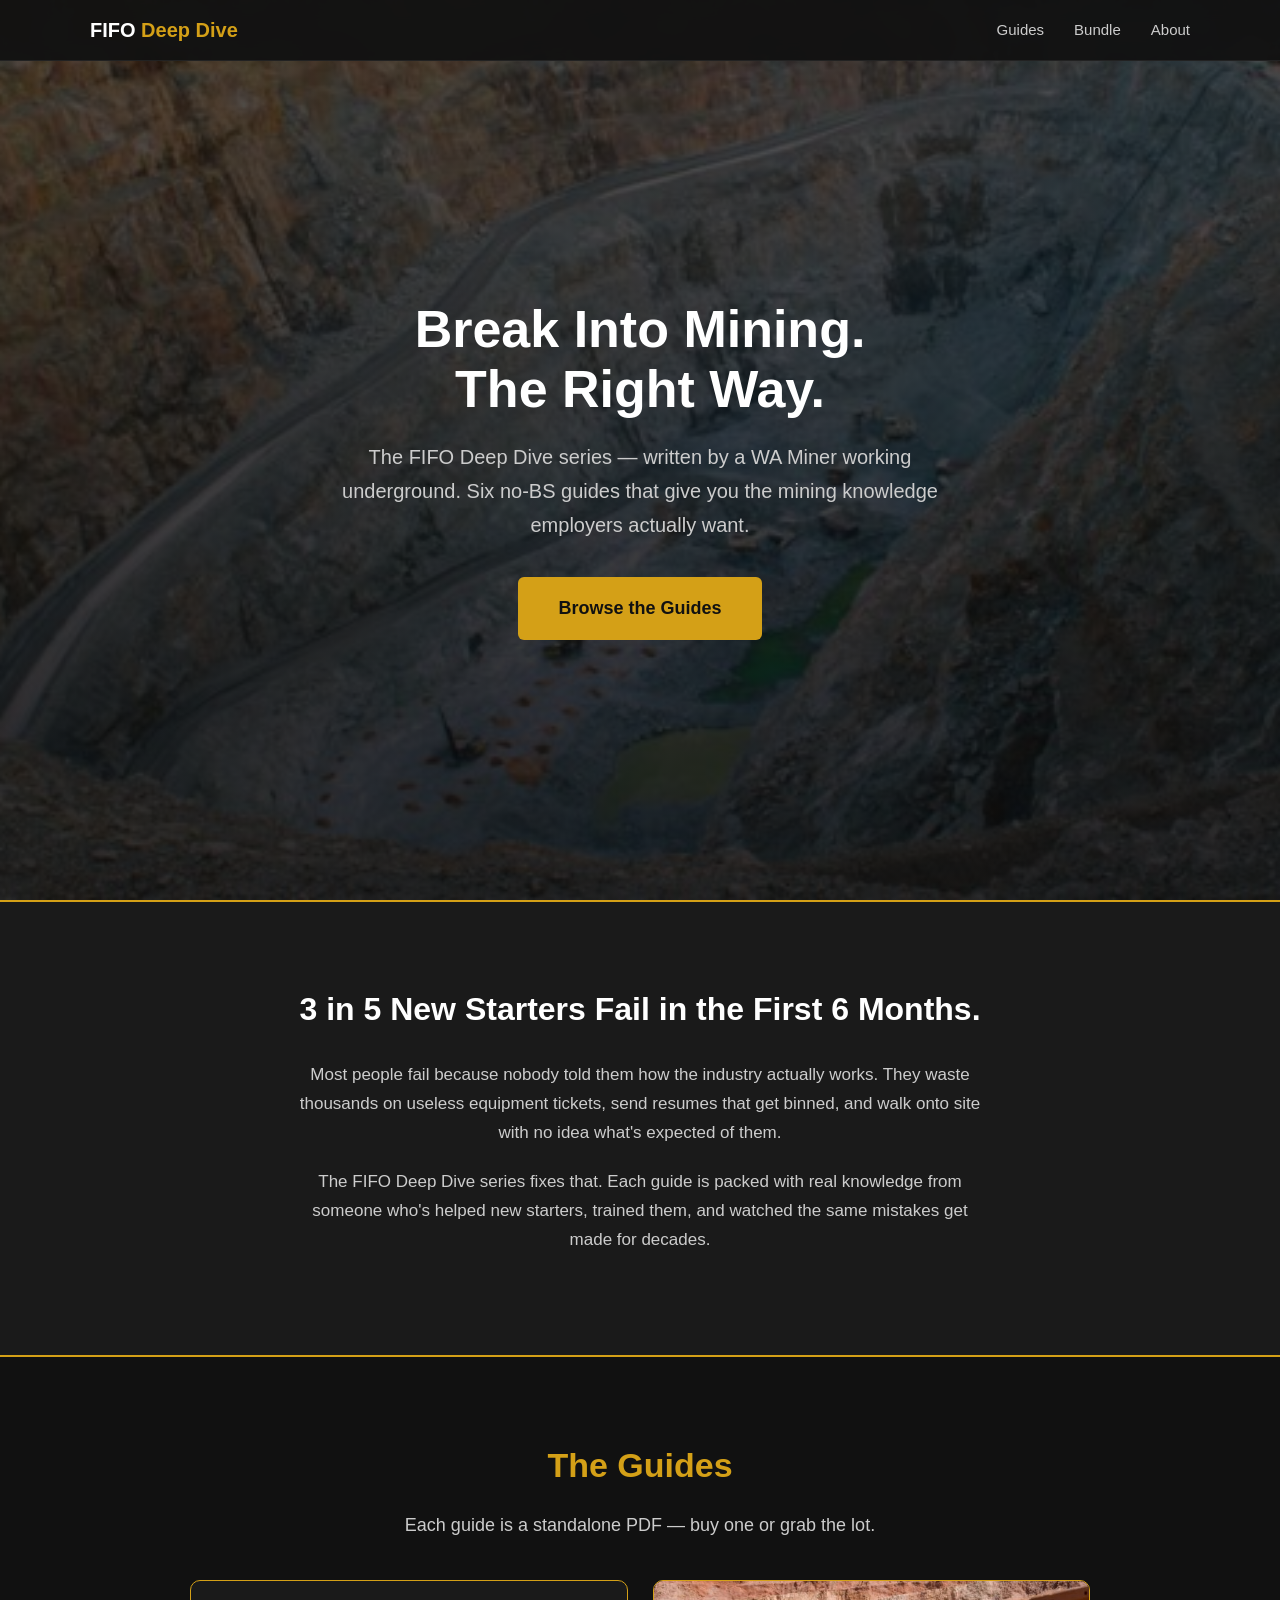
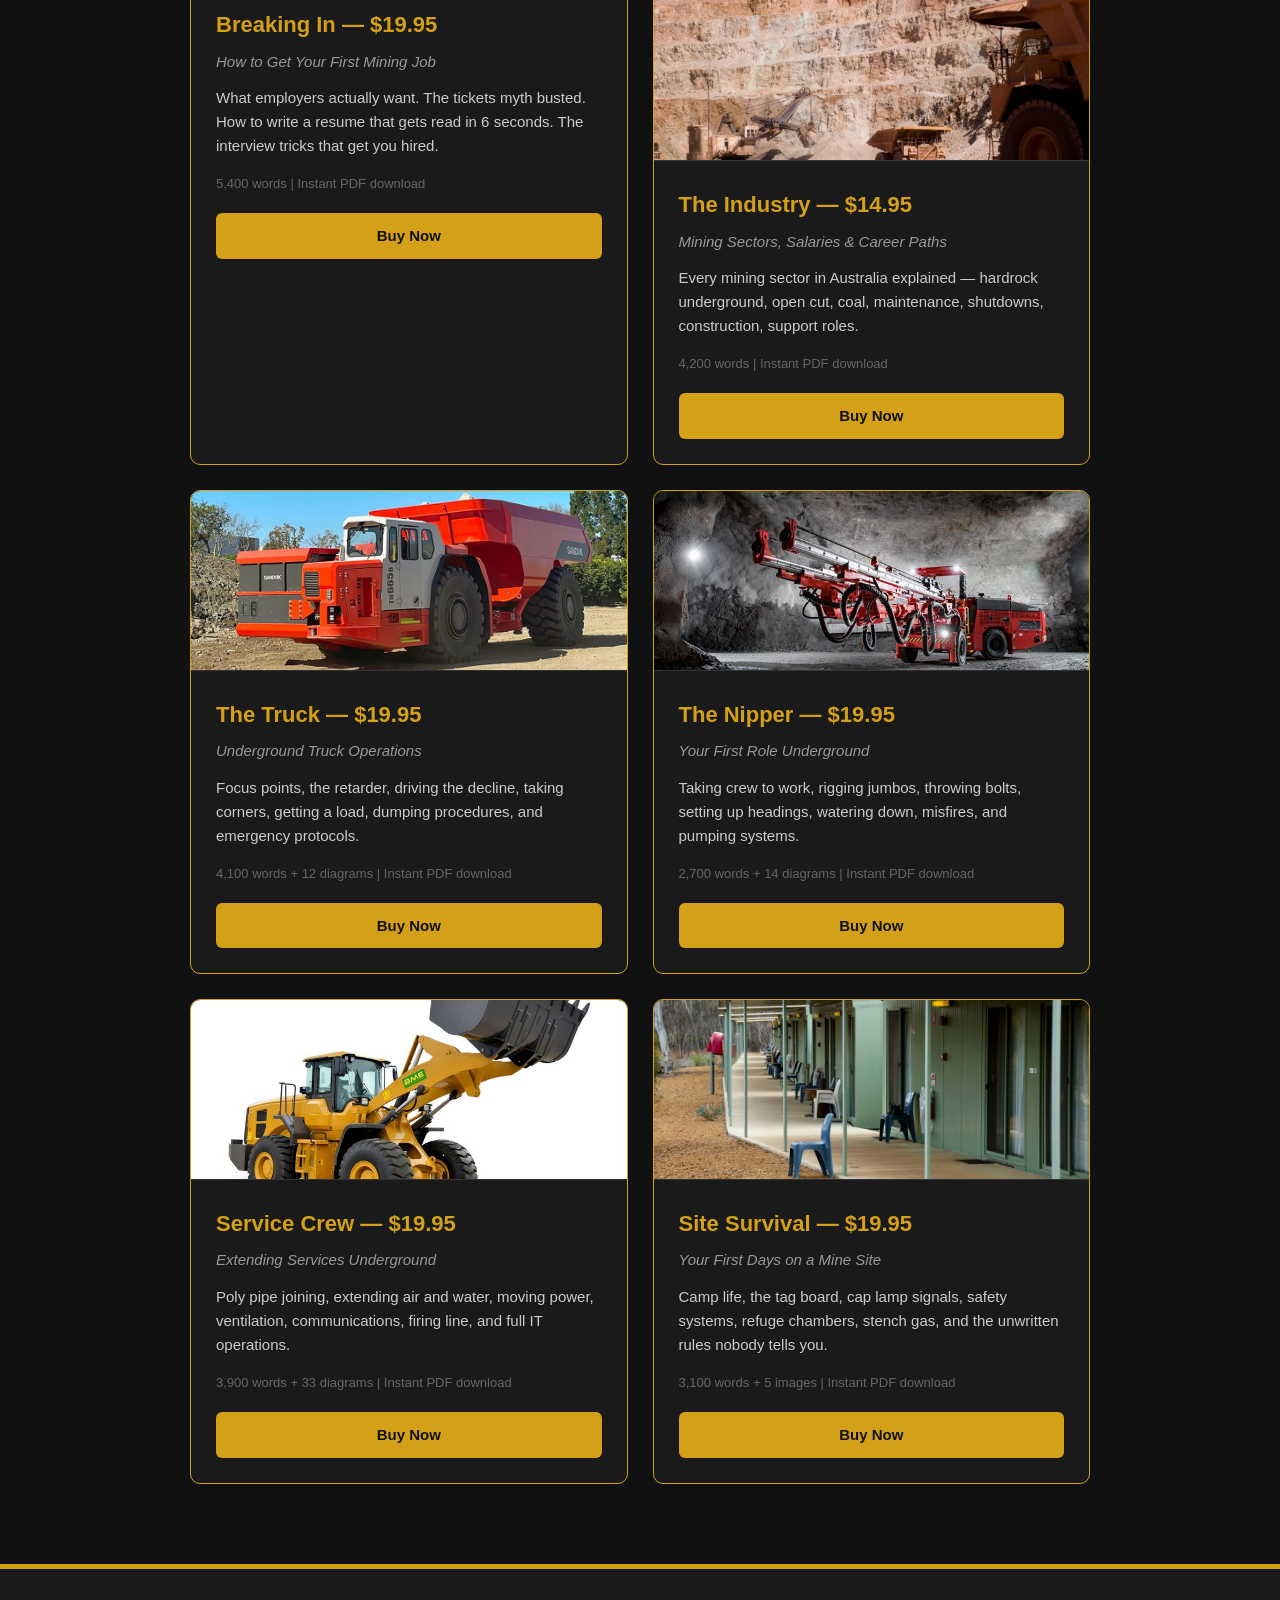
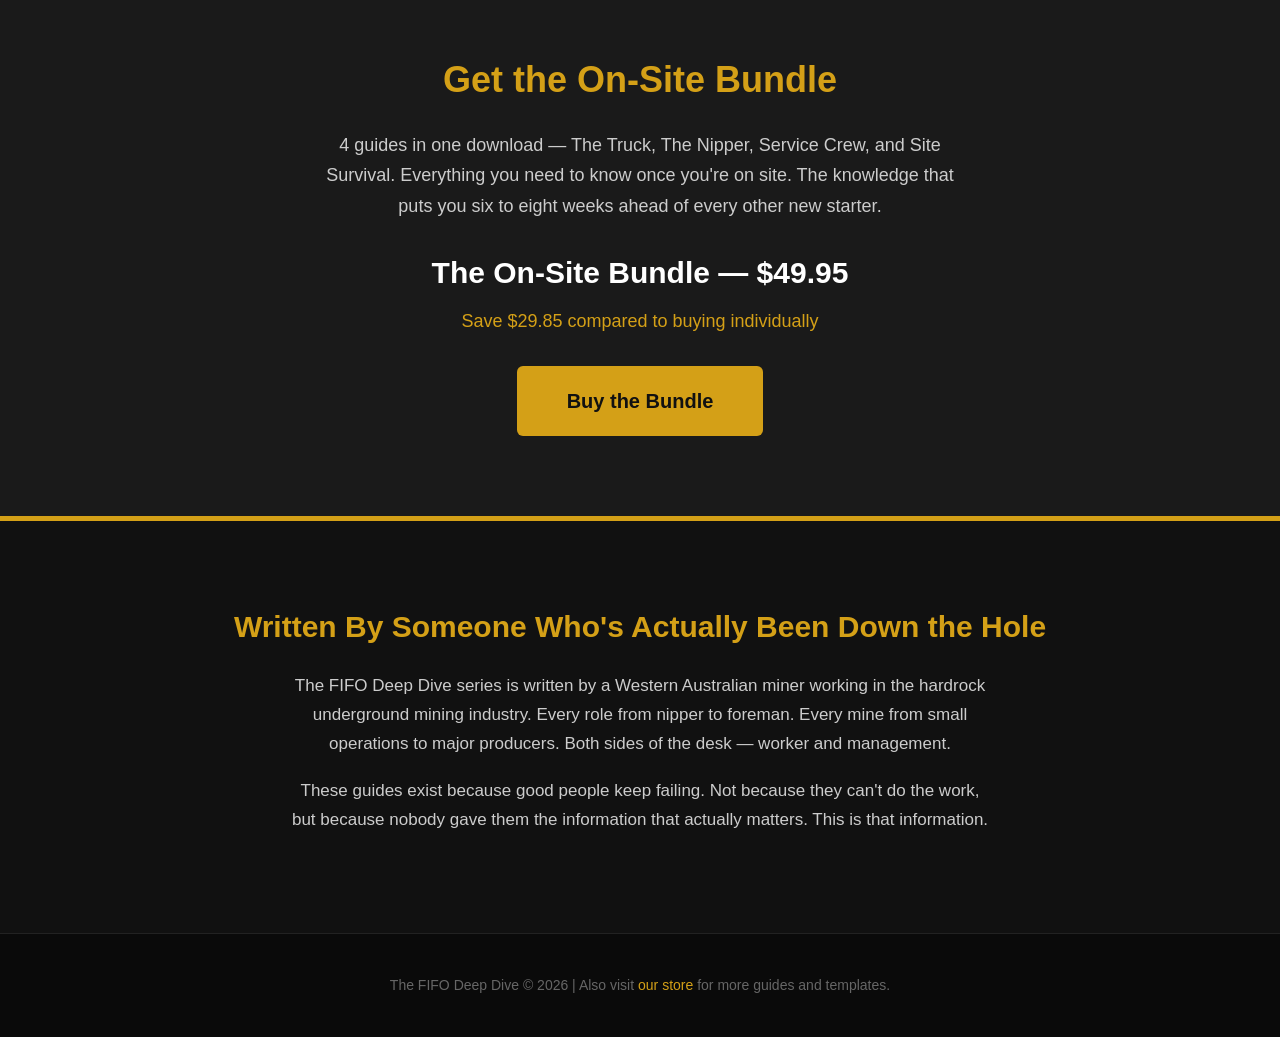
==== index.html @ 8c153fc3 "Update index.html" ====
<!DOCTYPE html>
<html lang="en">
<head>
  <meta charset="UTF-8">
  <meta name="viewport" content="width=device-width, initial-scale=1.0">
  <title>FIFO Deep Dive — Real Mining Knowledge. No BS.</title>
  <meta name="description" content="Six no-BS guides to break into Australian mining. Written by a WA miner working underground. Ebooks covering trucks, nipping, service crew, and more.">
  <link rel="stylesheet" href="style.css">
</head>
<body>

<!-- NAV -->
<nav>
  <div class="nav-inner">
    <a href="index.html" class="nav-logo">FIFO <span>Deep Dive</span></a>
    <ul class="nav-links">
      <li><a href="#guides">Guides</a></li>
      <li><a href="#bundle">Bundle</a></li>
      <li><a href="about.html">About</a></li>
    </ul>
  </div>
</nav>

<!-- HERO -->
<section class="hero">
  <h1>Break Into Mining.<br>The Right Way.</h1>
  <p>The FIFO Deep Dive series — written by a WA Miner working underground. Six no-BS guides that give you the mining knowledge employers actually want.</p>
  <a href="#guides" class="btn">Browse the Guides</a>
</section>

<!-- PROBLEM -->
<hr class="divider">
<section class="problem">
  <div class="container">
    <h2>3 in 5 New Starters Fail in the First 6 Months.</h2>
    <p>Most people fail because nobody told them how the industry actually works. They waste thousands on useless equipment tickets, send resumes that get binned, and walk onto site with no idea what's expected of them.</p>
    <p>The FIFO Deep Dive series fixes that. Each guide is packed with real knowledge from someone who's helped new starters, trained them, and watched the same mistakes get made for decades.</p>
  </div>
</section>

<!-- GUIDES -->
<hr class="divider">
<section class="guides" id="guides">
  <div class="container">
    <h2 class="section-title gold center">The Guides</h2>
    <p class="section-subtitle">Each guide is a standalone PDF — buy one or grab the lot.</p>

    <div class="guide-grid">

      <!-- Card 1: Breaking In -->
      <div class="guide-card">
        <!-- <img src="images/breaking-in.jpg" alt="Breaking In" class="guide-card-img"> -->
        <div class="guide-card-body">
          <h3>Breaking In — $19.95</h3>
          <div class="subtitle">How to Get Your First Mining Job</div>
          <p>What employers actually want. The tickets myth busted. How to write a resume that gets read in 6 seconds. The interview tricks that get you hired.</p>
          <div class="meta">5,400 words | Instant PDF download</div>
          <a href="https://www.fifodeepdive.store/l/breakingin" class="btn">Buy Now</a>
        </div>
      </div>

      <!-- Card 2: The Industry -->
      <div class="guide-card">
        <img src="images/industry.jpg" alt="Open cut mining" class="guide-card-img">
        <div class="guide-card-body">
          <h3>The Industry — $14.95</h3>
          <div class="subtitle">Mining Sectors, Salaries &amp; Career Paths</div>
          <p>Every mining sector in Australia explained — hardrock underground, open cut, coal, maintenance, shutdowns, construction, support roles.</p>
          <div class="meta">4,200 words | Instant PDF download</div>
          <a href="https://www.fifodeepdive.store/l/XXXXX" class="btn">Buy Now</a>
        </div>
      </div>

      <!-- Card 3: The Truck -->
      <div class="guide-card">
        <img src="images/truck.jpg" alt="Underground truck" class="guide-card-img">
        <div class="guide-card-body">
          <h3>The Truck — $19.95</h3>
          <div class="subtitle">Underground Truck Operations</div>
          <p>Focus points, the retarder, driving the decline, taking corners, getting a load, dumping procedures, and emergency protocols.</p>
          <div class="meta">4,100 words + 12 diagrams | Instant PDF download</div>
          <a href="https://www.fifodeepdive.store/l/XXXXX" class="btn">Buy Now</a>
        </div>
      </div>

      <!-- Card 4: The Nipper -->
      <div class="guide-card">
        <img src="images/nipper.jpg" alt="Nipper ute underground" class="guide-card-img">
        <div class="guide-card-body">
          <h3>The Nipper — $19.95</h3>
          <div class="subtitle">Your First Role Underground</div>
          <p>Taking crew to work, rigging jumbos, throwing bolts, setting up headings, watering down, misfires, and pumping systems.</p>
          <div class="meta">2,700 words + 14 diagrams | Instant PDF download</div>
          <a href="https://www.fifodeepdive.store/l/XXXXX" class="btn">Buy Now</a>
        </div>
      </div>

      <!-- Card 5: Service Crew -->
      <div class="guide-card">
        <img src="images/service.jpg" alt="Service crew equipment" class="guide-card-img">
        <div class="guide-card-body">
          <h3>Service Crew — $19.95</h3>
          <div class="subtitle">Extending Services Underground</div>
          <p>Poly pipe joining, extending air and water, moving power, ventilation, communications, firing line, and full IT operations.</p>
          <div class="meta">3,900 words + 33 diagrams | Instant PDF download</div>
          <a href="https://www.fifodeepdive.store/l/XXXXX" class="btn">Buy Now</a>
        </div>
      </div>

      <!-- Card 6: Site Survival -->
      <div class="guide-card">
        <img src="images/survival.jpg" alt="Refuge chamber" class="guide-card-img">
        <div class="guide-card-body">
          <h3>Site Survival — $19.95</h3>
          <div class="subtitle">Your First Days on a Mine Site</div>
          <p>Camp life, the tag board, cap lamp signals, safety systems, refuge chambers, stench gas, and the unwritten rules nobody tells you.</p>
          <div class="meta">3,100 words + 5 images | Instant PDF download</div>
          <a href="https://www.fifodeepdive.store/l/survival" class="btn">Buy Now</a>
        </div>
      </div>

    </div>
  </div>
</section>

<!-- BUNDLE -->
<hr class="divider">
<section class="bundle" id="bundle">
  <div class="container">
    <h2>Get the On-Site Bundle</h2>
    <p>4 guides in one download — The Truck, The Nipper, Service Crew, and Site Survival. Everything you need to know once you're on site. The knowledge that puts you six to eight weeks ahead of every other new starter.</p>
    <div class="price">The On-Site Bundle — $49.95</div>
    <div class="save">Save $29.85 compared to buying individually</div>
    <a href="https://www.fifodeepdive.store/l/XXXXX" class="btn" style="font-size:20px; padding:18px 50px;">Buy the Bundle</a>
  </div>
</section>

<!-- ABOUT -->
<hr class="divider">
<section class="about">
  <div class="container">
    <h2>Written By Someone Who's Actually Been Down the Hole</h2>
    <p>The FIFO Deep Dive series is written by a Western Australian miner working in the hardrock underground mining industry. Every role from nipper to foreman. Every mine from small operations to major producers. Both sides of the desk — worker and management.</p>
    <p>These guides exist because good people keep failing. Not because they can't do the work, but because nobody gave them the information that actually matters. This is that information.</p>
  </div>
</section>

<!-- FOOTER -->
<footer>
  <p>The FIFO Deep Dive &copy; 2026 | Also visit <a href="https://www.fifodeepdive.store">our store</a> for more guides and templates.</p>
</footer>

<!-- SMOOTH SCROLL -->
<script>
document.querySelectorAll('a[href^="#"]').forEach(a => {
  a.addEventListener('click', e => {
    e.preventDefault();
    document.querySelector(a.getAttribute('href')).scrollIntoView({ behavior: 'smooth' });
  });
});
</script>

</body>
</html>
---- style.css ----
/* ============================================
   FIFO DEEP DIVE — fifodeepdive.com
   Dark theme + Gold accents
   ============================================ */

* { margin: 0; padding: 0; box-sizing: border-box; }

body {
  font-family: 'Segoe UI', -apple-system, BlinkMacSystemFont, sans-serif;
  background: #111;
  color: #fff;
  line-height: 1.7;
}

a { color: #d4a017; text-decoration: none; }
a:hover { color: #e8b82a; }

img { max-width: 100%; height: auto; display: block; }

/* ---------- NAV ---------- */
nav {
  position: fixed;
  top: 0;
  width: 100%;
  background: rgba(17,17,17,0.95);
  backdrop-filter: blur(10px);
  border-bottom: 1px solid #222;
  z-index: 1000;
  padding: 0 30px;
}
.nav-inner {
  max-width: 1100px;
  margin: 0 auto;
  display: flex;
  justify-content: space-between;
  align-items: center;
  height: 60px;
}
.nav-logo {
  font-size: 20px;
  font-weight: 800;
  color: #fff;
}
.nav-logo span { color: #d4a017; }
.nav-links { display: flex; gap: 30px; list-style: none; }
.nav-links a {
  color: #ccc;
  font-size: 15px;
  font-weight: 500;
  transition: color 0.2s;
}
.nav-links a:hover { color: #d4a017; }

/* ---------- HERO ---------- */
.hero {
  min-height: 100vh;
  display: flex;
  flex-direction: column;
  justify-content: center;
  align-items: center;
  text-align: center;
  padding: 120px 30px 80px;
  background: linear-gradient(rgba(10,10,10,0.7), rgba(10,10,10,0.85)), url('images/hero.jpeg') center/cover no-repeat;
}
.hero h1 {
  font-size: 52px;
  font-weight: 800;
  line-height: 1.15;
  margin-bottom: 20px;
}
.hero p {
  font-size: 20px;
  color: #ccc;
  max-width: 620px;
  margin-bottom: 35px;
}
.btn {
  display: inline-block;
  background: #d4a017;
  color: #111;
  font-size: 18px;
  font-weight: 700;
  padding: 16px 40px;
  border-radius: 6px;
  transition: background 0.2s, transform 0.2s;
}
.btn:hover {
  background: #e8b82a;
  color: #111;
  transform: translateY(-2px);
}
.btn-outline {
  background: transparent;
  border: 2px solid #d4a017;
  color: #d4a017;
}
.btn-outline:hover {
  background: #d4a017;
  color: #111;
}

/* ---------- SECTIONS ---------- */
section { padding: 80px 30px; }

.container {
  max-width: 900px;
  margin: 0 auto;
}

.section-title {
  font-size: 34px;
  font-weight: 700;
  margin-bottom: 15px;
}
.section-title.gold { color: #d4a017; }
.section-title.center { text-align: center; }

.section-subtitle {
  font-size: 18px;
  color: #ccc;
  max-width: 700px;
  margin: 0 auto 40px;
  text-align: center;
}

.divider {
  width: 100%;
  height: 2px;
  background: #d4a017;
  border: none;
  margin: 0;
}

/* ---------- PROBLEM SECTION ---------- */
.problem {
  background: #1a1a1a;
  text-align: center;
}
.problem h2 {
  font-size: 32px;
  font-weight: 700;
  margin-bottom: 25px;
}
.problem p {
  font-size: 17px;
  color: #ccc;
  max-width: 700px;
  margin: 0 auto 20px;
}

/* ---------- GUIDE CARDS ---------- */
.guides { background: #111; }

.guide-grid {
  display: grid;
  grid-template-columns: repeat(2, 1fr);
  gap: 25px;
  margin-top: 40px;
}

.guide-card {
  border: 1px solid #d4a017;
  border-radius: 10px;
  overflow: hidden;
  background: #1a1a1a;
  transition: transform 0.2s, box-shadow 0.2s;
}
.guide-card:hover {
  transform: translateY(-4px);
  box-shadow: 0 8px 30px rgba(212,160,23,0.15);
}
.guide-card-img {
  width: 100%;
  height: 180px;
  object-fit: cover;
  border-bottom: 1px solid #333;
}
.guide-card-body { padding: 25px; }
.guide-card-body h3 {
  color: #d4a017;
  font-size: 22px;
  margin-bottom: 5px;
}
.guide-card-body .subtitle {
  font-style: italic;
  color: #999;
  font-size: 15px;
  margin-bottom: 12px;
}
.guide-card-body p {
  font-size: 15px;
  color: #ccc;
  margin-bottom: 15px;
  line-height: 1.6;
}
.guide-card-body .meta {
  font-size: 13px;
  color: #666;
  margin-bottom: 18px;
}
.guide-card-body .btn {
  font-size: 15px;
  padding: 10px 28px;
  width: 100%;
  text-align: center;
}

/* ---------- BUNDLE ---------- */
.bundle {
  background: #1a1a1a;
  text-align: center;
  border-top: 3px solid #d4a017;
  border-bottom: 3px solid #d4a017;
}
.bundle h2 {
  color: #d4a017;
  font-size: 36px;
  margin-bottom: 20px;
}
.bundle .price {
  font-size: 30px;
  font-weight: 700;
  margin: 25px 0 8px;
}
.bundle .save {
  color: #d4a017;
  font-size: 18px;
  margin-bottom: 30px;
}
.bundle p {
  font-size: 18px;
  color: #ccc;
  max-width: 650px;
  margin: 0 auto;
}

/* ---------- ABOUT ---------- */
.about { background: #111; }
.about h2 {
  color: #d4a017;
  font-size: 30px;
  text-align: center;
  margin-bottom: 20px;
}
.about p {
  font-size: 17px;
  color: #ccc;
  max-width: 700px;
  margin: 0 auto 18px;
  text-align: center;
}

/* ---------- FOOTER ---------- */
footer {
  background: #0a0a0a;
  border-top: 1px solid #222;
  padding: 40px 30px;
  text-align: center;
}
footer p {
  color: #666;
  font-size: 14px;
}
footer a { color: #d4a017; }

/* ---------- ABOUT PAGE SPECIFIC ---------- */
.page-header {
  padding: 120px 30px 60px;
  text-align: center;
  background: #1a1a1a;
}
.page-header h1 {
  color: #d4a017;
  font-size: 40px;
  margin-bottom: 20px;
}
.page-header p {
  font-size: 18px;
  color: #ccc;
  max-width: 700px;
  margin: 0 auto;
}

.content-section {
  padding: 60px 30px;
}
.content-section h2 {
  color: #d4a017;
  font-size: 28px;
  margin-bottom: 18px;
}
.content-section p {
  font-size: 17px;
  color: #ccc;
  max-width: 750px;
  margin-bottom: 16px;
  line-height: 1.7;
}
.content-section ul {
  list-style: none;
  padding: 0;
  max-width: 750px;
}
.content-section ul li {
  font-size: 17px;
  color: #ccc;
  padding: 8px 0 8px 25px;
  position: relative;
}
.content-section ul li::before {
  content: '';
  position: absolute;
  left: 0;
  top: 16px;
  width: 8px;
  height: 8px;
  background: #d4a017;
  border-radius: 50%;
}

/* ---------- THANK YOU PAGE ---------- */
.thankyou {
  min-height: 100vh;
  display: flex;
  flex-direction: column;
  justify-content: center;
  align-items: center;
  text-align: center;
  padding: 120px 30px 80px;
}
.thankyou h1 {
  color: #d4a017;
  font-size: 40px;
  margin-bottom: 15px;
}
.thankyou p {
  color: #ccc;
  font-size: 18px;
  max-width: 600px;
  margin-bottom: 40px;
}
.upsell-grid {
  display: grid;
  grid-template-columns: repeat(2, 1fr);
  gap: 20px;
  max-width: 700px;
  margin-top: 20px;
}
.upsell-card {
  border: 1px solid #d4a017;
  border-radius: 8px;
  padding: 25px;
  background: #1a1a1a;
  text-align: left;
}
.upsell-card h3 {
  color: #d4a017;
  font-size: 18px;
  margin-bottom: 8px;
}
.upsell-card p {
  font-size: 14px;
  color: #999;
  margin-bottom: 15px;
}

/* ---------- RESPONSIVE ---------- */
@media (max-width: 768px) {
  .hero h1 { font-size: 34px; }
  .hero p { font-size: 17px; }
  .guide-grid { grid-template-columns: 1fr; }
  .upsell-grid { grid-template-columns: 1fr; }
  .nav-links { gap: 18px; }
  .nav-links a { font-size: 14px; }
  .section-title { font-size: 28px; }
  .bundle h2 { font-size: 28px; }
  .bundle .price { font-size: 24px; }
}

@media (max-width: 480px) {
  .hero h1 { font-size: 28px; }
  .nav-logo { font-size: 17px; }
  .nav-links { gap: 12px; }
  section { padding: 60px 20px; }
}
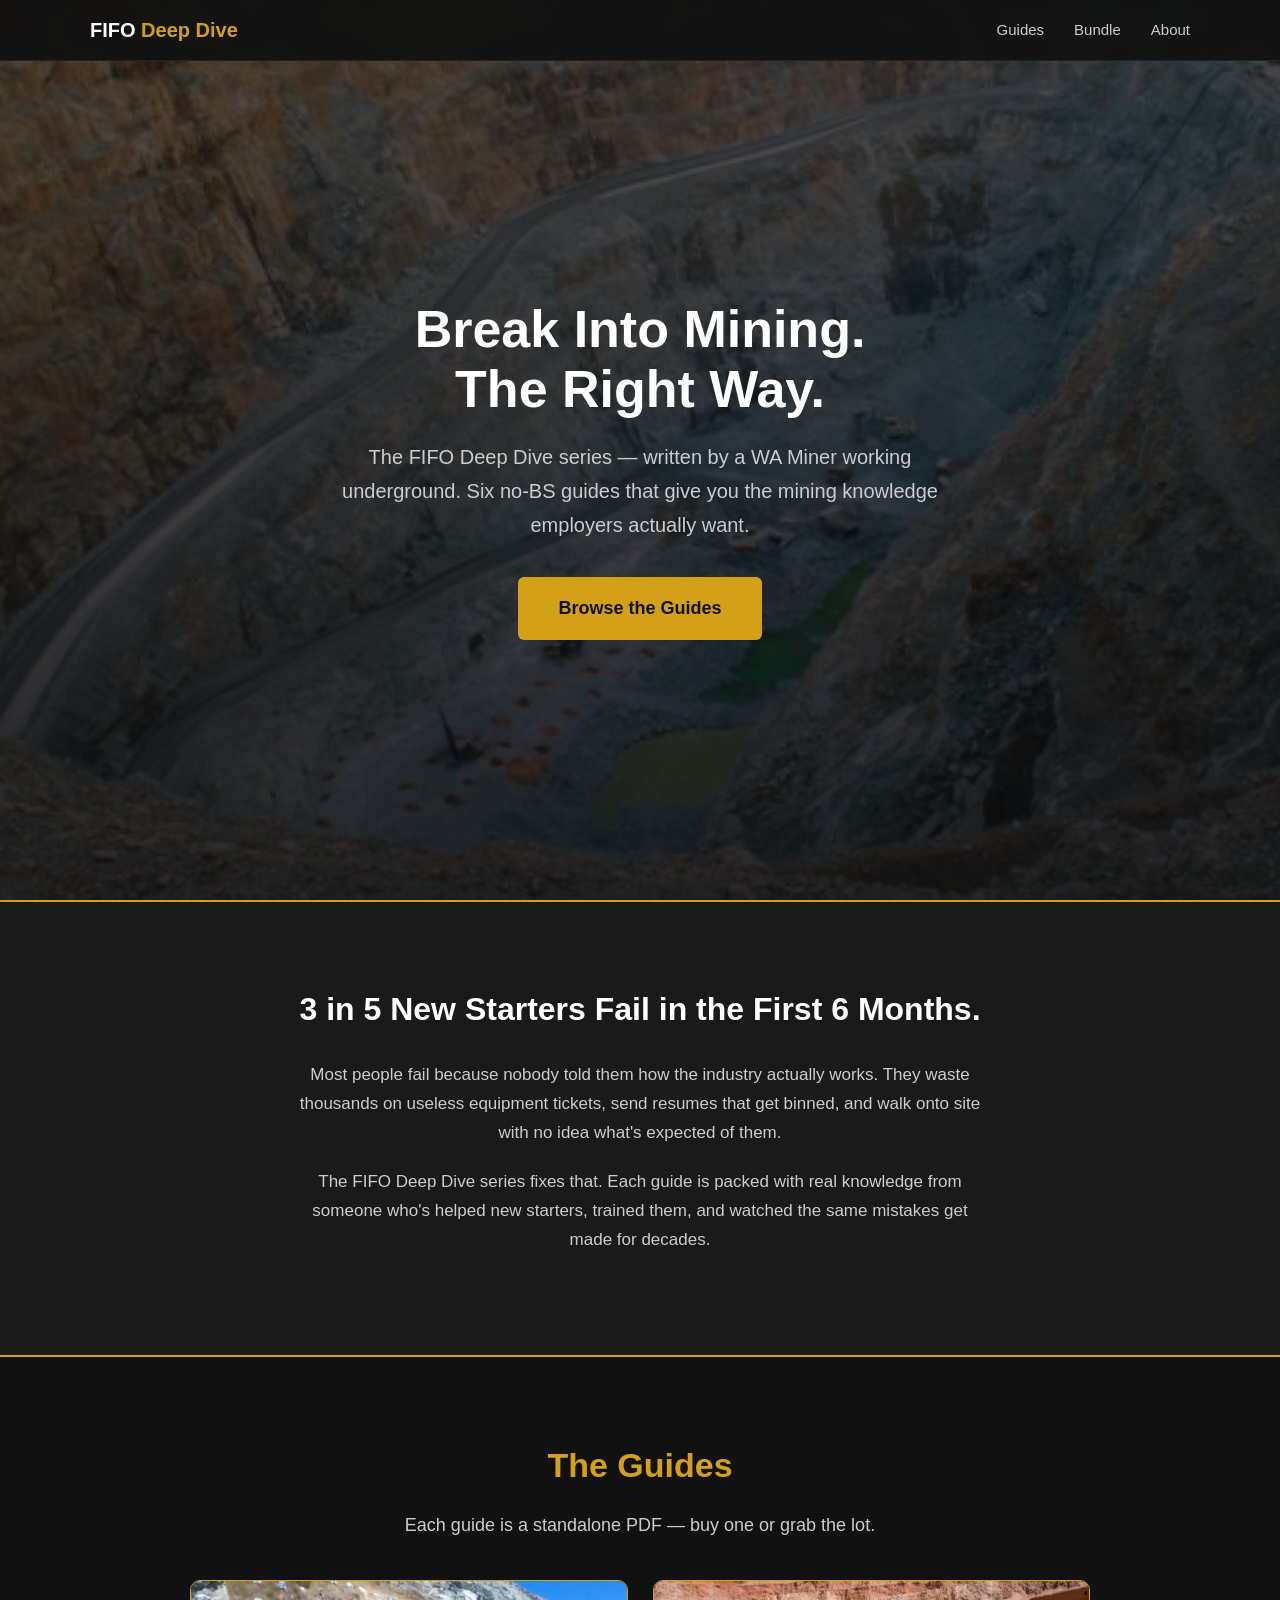
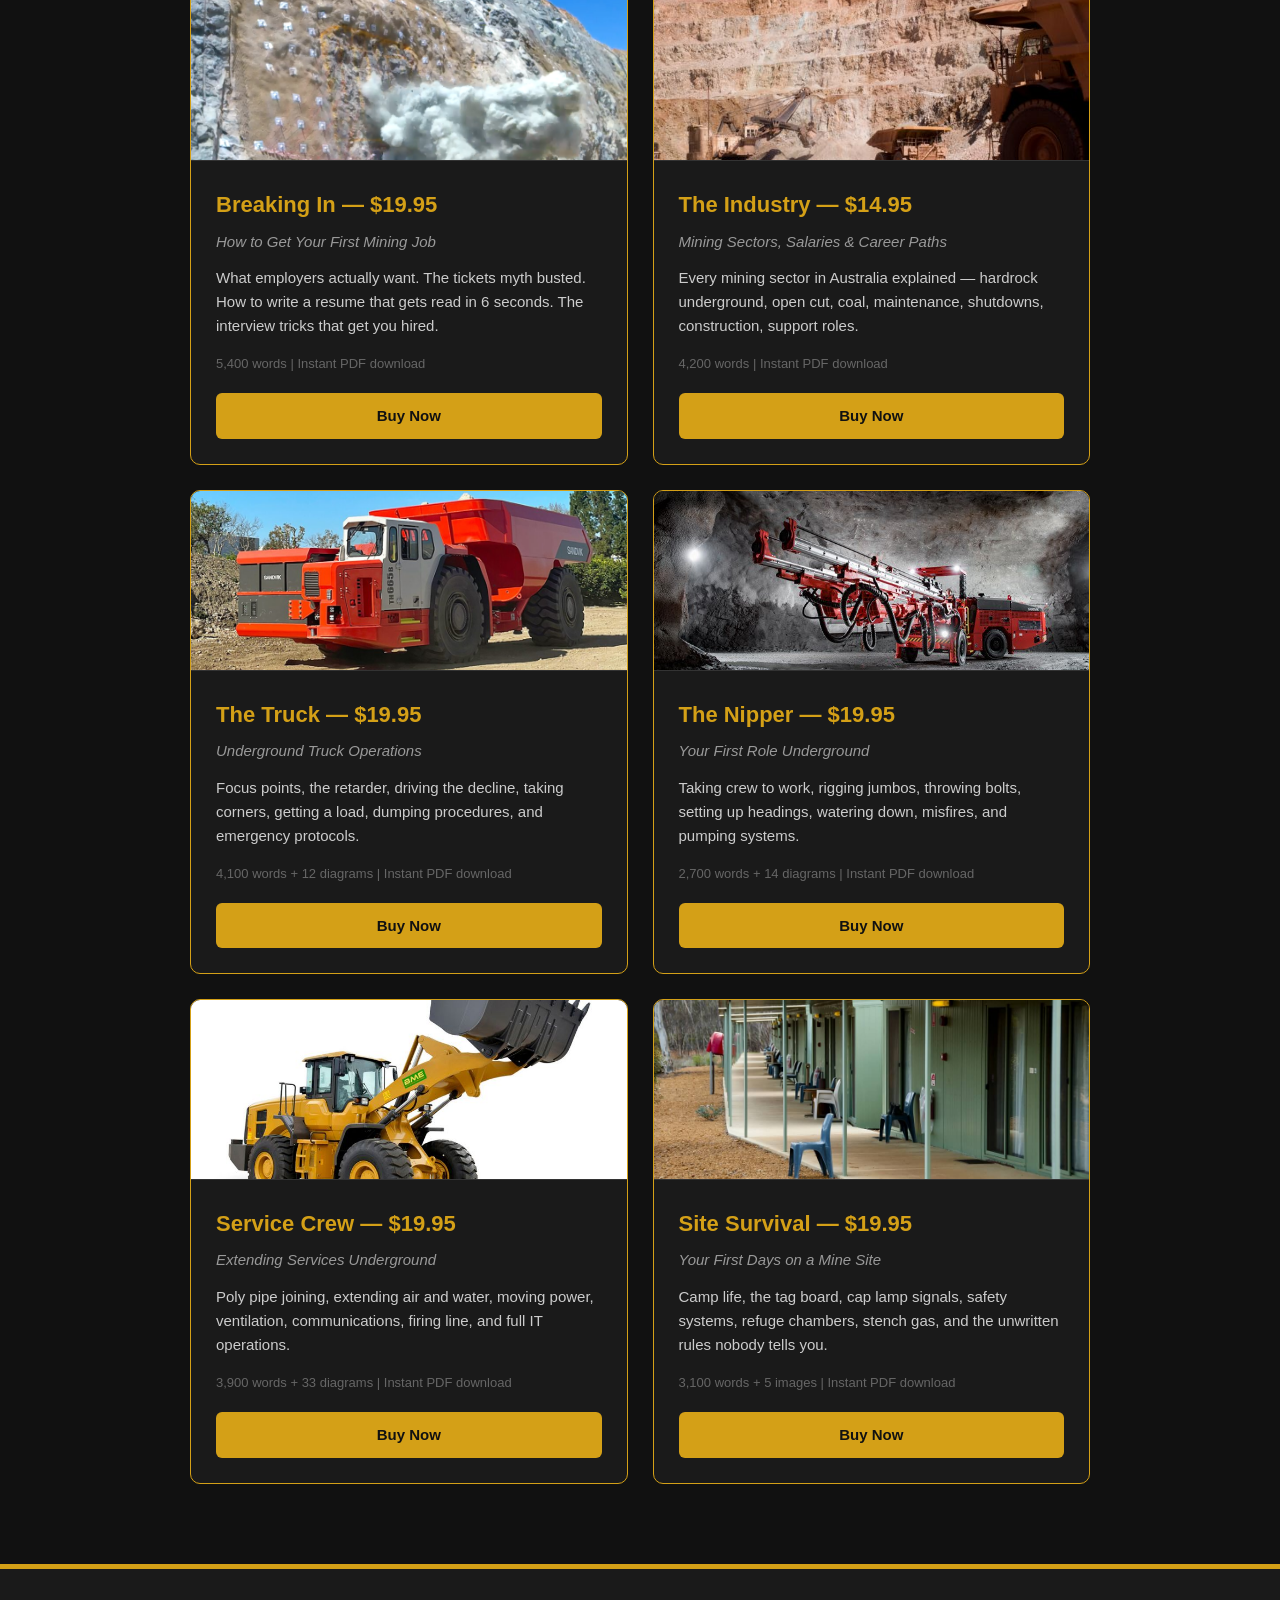
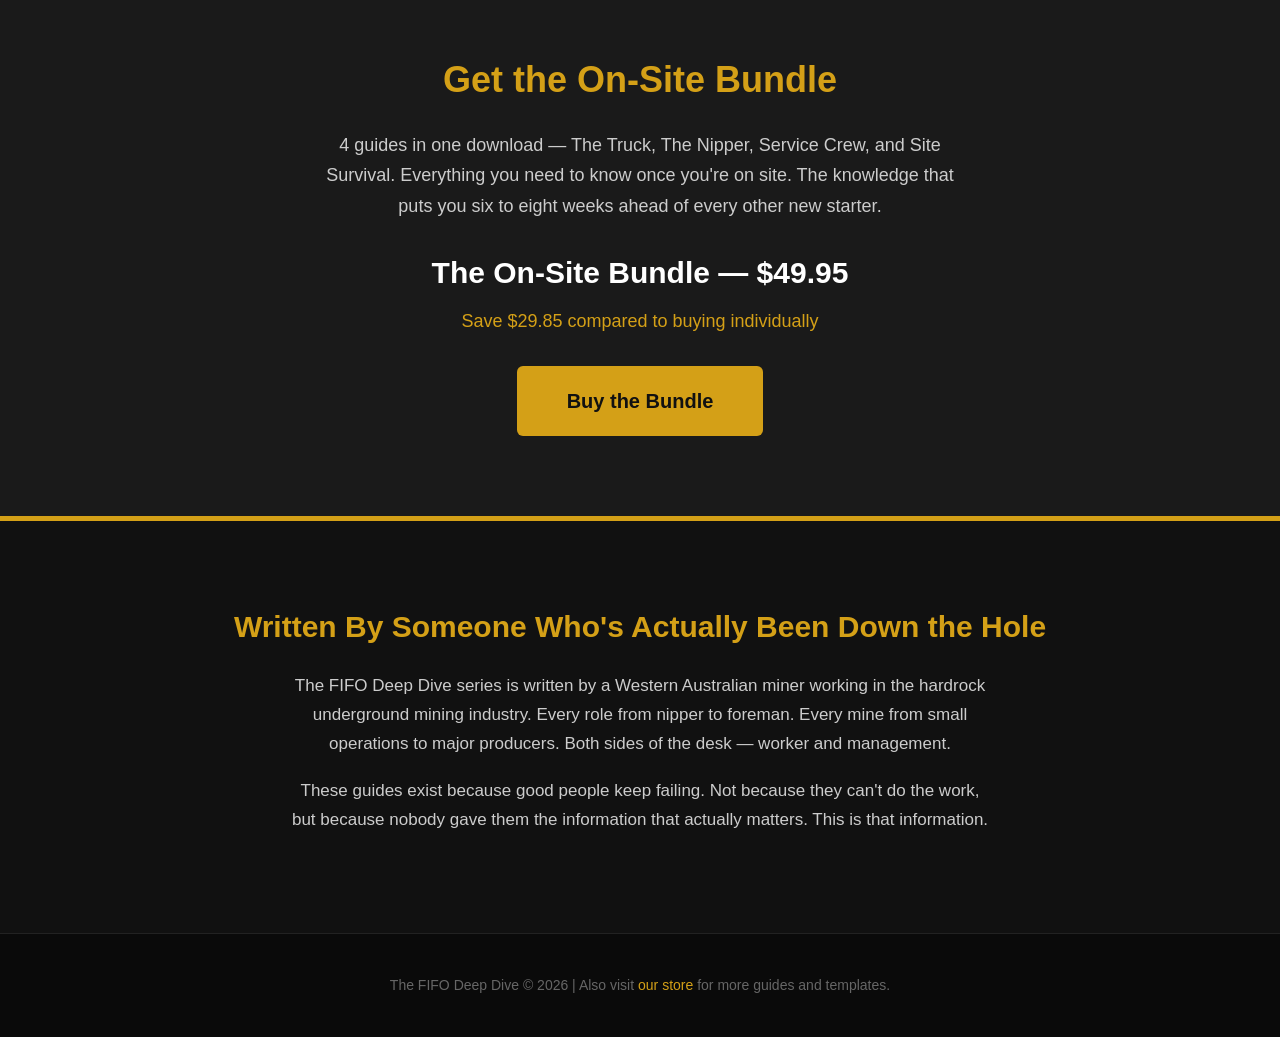
==== commit beb944c1: "Update index.html" ====
--- a/index.html
+++ b/index.html
@@ -49,7 +49,7 @@
 
       <!-- Card 1: Breaking In -->
       <div class="guide-card">
-        <!-- <img src="images/breaking-in.jpg" alt="Breaking In" class="guide-card-img"> -->
+        <img src="images/breaking-in.jpg" alt="Breaking In" class="guide-card-img">
         <div class="guide-card-body">
           <h3>Breaking In — $19.95</h3>
           <div class="subtitle">How to Get Your First Mining Job</div>
@@ -162,3 +162,4 @@
 
 </body>
 </html>
+
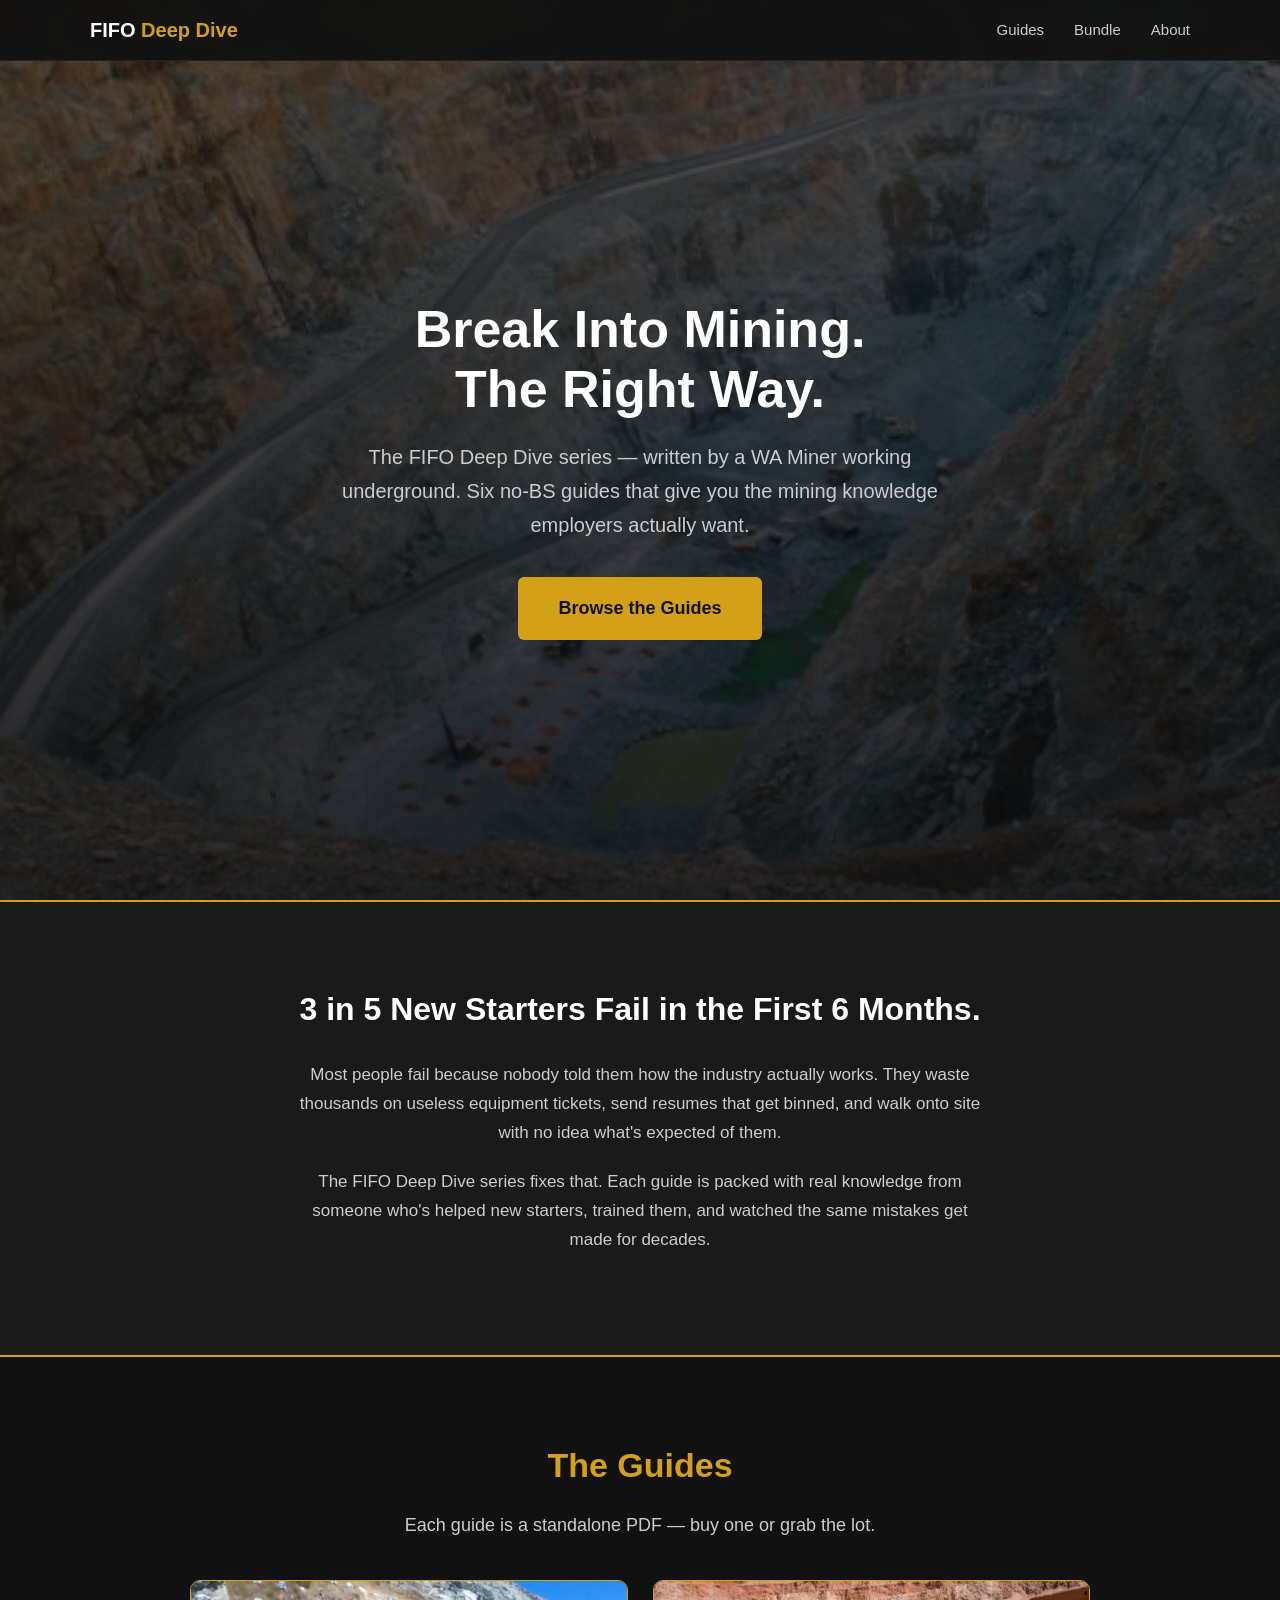
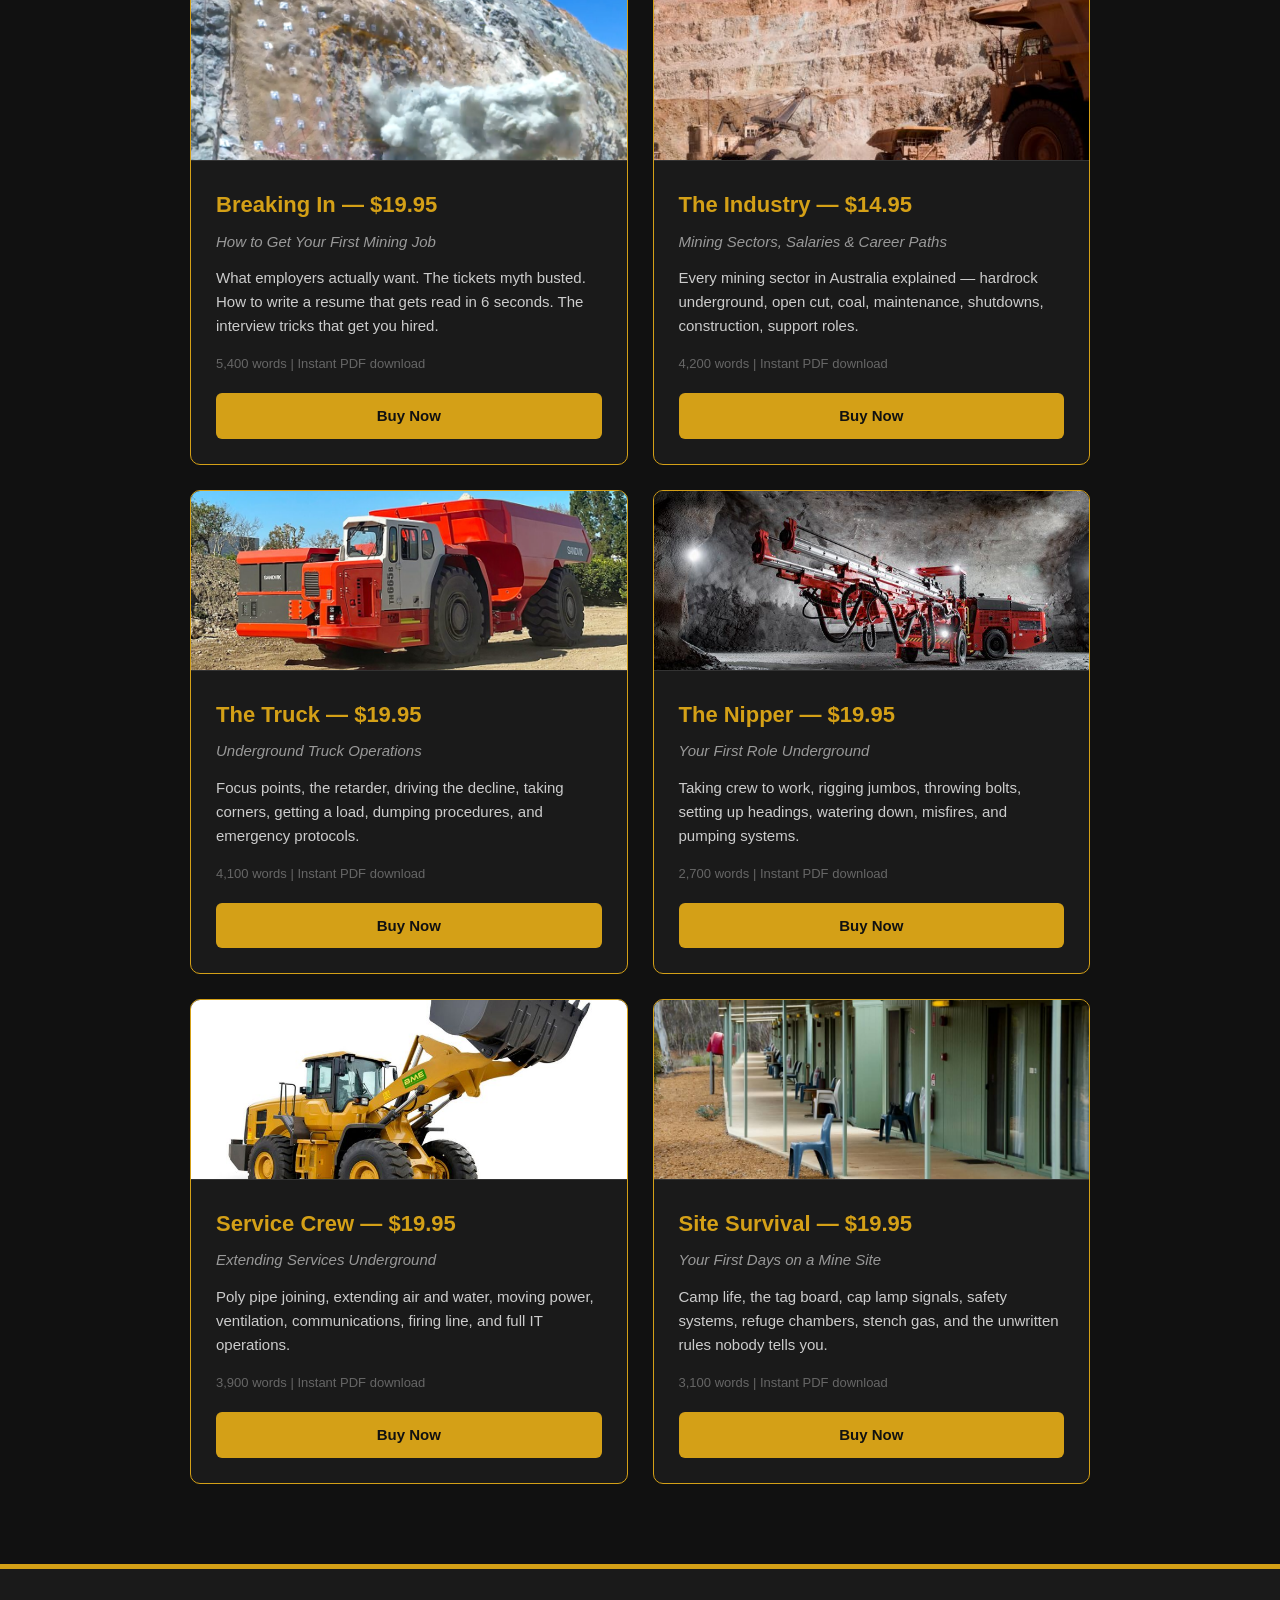
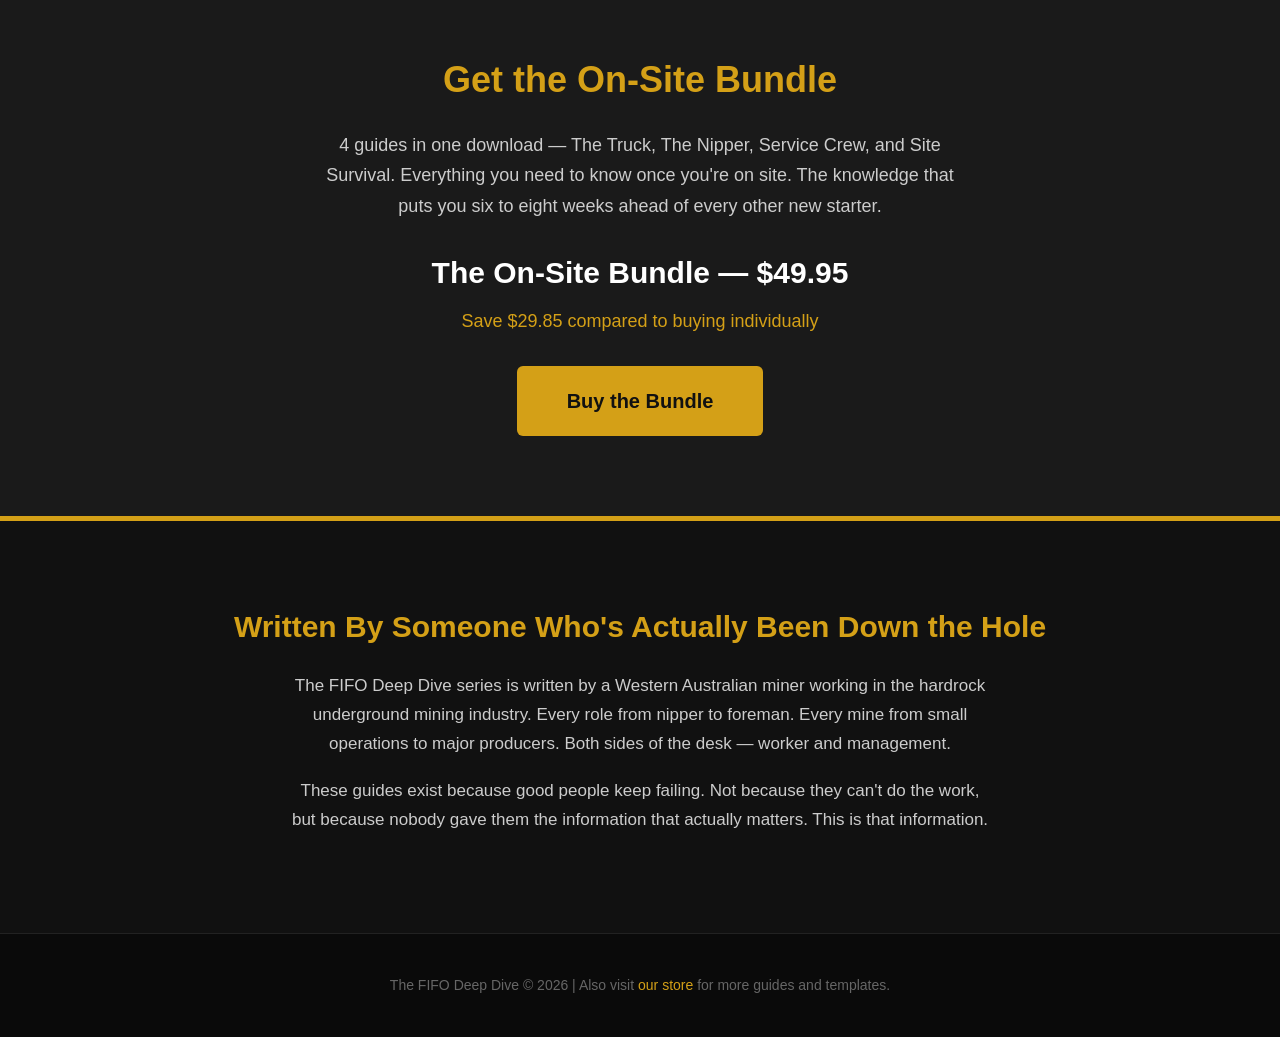
==== commit 3883dfce: "Update index.html" ====
--- a/index.html
+++ b/index.html
@@ -67,7 +67,7 @@
           <div class="subtitle">Mining Sectors, Salaries &amp; Career Paths</div>
           <p>Every mining sector in Australia explained — hardrock underground, open cut, coal, maintenance, shutdowns, construction, support roles.</p>
           <div class="meta">4,200 words | Instant PDF download</div>
-          <a href="https://www.fifodeepdive.store/l/XXXXX" class="btn">Buy Now</a>
+          <a href="https://www.fifodeepdive.store/l/Industry" class="btn">Buy Now</a>
         </div>
       </div>
 
@@ -78,8 +78,8 @@
           <h3>The Truck — $19.95</h3>
           <div class="subtitle">Underground Truck Operations</div>
           <p>Focus points, the retarder, driving the decline, taking corners, getting a load, dumping procedures, and emergency protocols.</p>
-          <div class="meta">4,100 words + 12 diagrams | Instant PDF download</div>
-          <a href="https://www.fifodeepdive.store/l/XXXXX" class="btn">Buy Now</a>
+          <div class="meta">4,100 words | Instant PDF download</div>
+          <a href="https://www.fifodeepdive.store/l/truck" class="btn">Buy Now</a>
         </div>
       </div>
 
@@ -90,8 +90,8 @@
           <h3>The Nipper — $19.95</h3>
           <div class="subtitle">Your First Role Underground</div>
           <p>Taking crew to work, rigging jumbos, throwing bolts, setting up headings, watering down, misfires, and pumping systems.</p>
-          <div class="meta">2,700 words + 14 diagrams | Instant PDF download</div>
-          <a href="https://www.fifodeepdive.store/l/XXXXX" class="btn">Buy Now</a>
+          <div class="meta">2,700 words | Instant PDF download</div>
+          <a href="https://www.fifodeepdive.store/l/nipper" class="btn">Buy Now</a>
         </div>
       </div>
 
@@ -102,8 +102,8 @@
           <h3>Service Crew — $19.95</h3>
           <div class="subtitle">Extending Services Underground</div>
           <p>Poly pipe joining, extending air and water, moving power, ventilation, communications, firing line, and full IT operations.</p>
-          <div class="meta">3,900 words + 33 diagrams | Instant PDF download</div>
-          <a href="https://www.fifodeepdive.store/l/XXXXX" class="btn">Buy Now</a>
+          <div class="meta">3,900 words | Instant PDF download</div>
+          <a href="https://www.fifodeepdive.store/l/servicecrew" class="btn">Buy Now</a>
         </div>
       </div>
 
@@ -114,7 +114,7 @@
           <h3>Site Survival — $19.95</h3>
           <div class="subtitle">Your First Days on a Mine Site</div>
           <p>Camp life, the tag board, cap lamp signals, safety systems, refuge chambers, stench gas, and the unwritten rules nobody tells you.</p>
-          <div class="meta">3,100 words + 5 images | Instant PDF download</div>
+          <div class="meta">3,100 words | Instant PDF download</div>
           <a href="https://www.fifodeepdive.store/l/survival" class="btn">Buy Now</a>
         </div>
       </div>
@@ -131,7 +131,7 @@
     <p>4 guides in one download — The Truck, The Nipper, Service Crew, and Site Survival. Everything you need to know once you're on site. The knowledge that puts you six to eight weeks ahead of every other new starter.</p>
     <div class="price">The On-Site Bundle — $49.95</div>
     <div class="save">Save $29.85 compared to buying individually</div>
-    <a href="https://www.fifodeepdive.store/l/XXXXX" class="btn" style="font-size:20px; padding:18px 50px;">Buy the Bundle</a>
+    <a href="https://www.fifodeepdive.store/l/bundle" class="btn" style="font-size:20px; padding:18px 50px;">Buy the Bundle</a>
   </div>
 </section>
 
@@ -163,3 +163,8 @@
 </body>
 </html>
 
+
+
+
+
+
